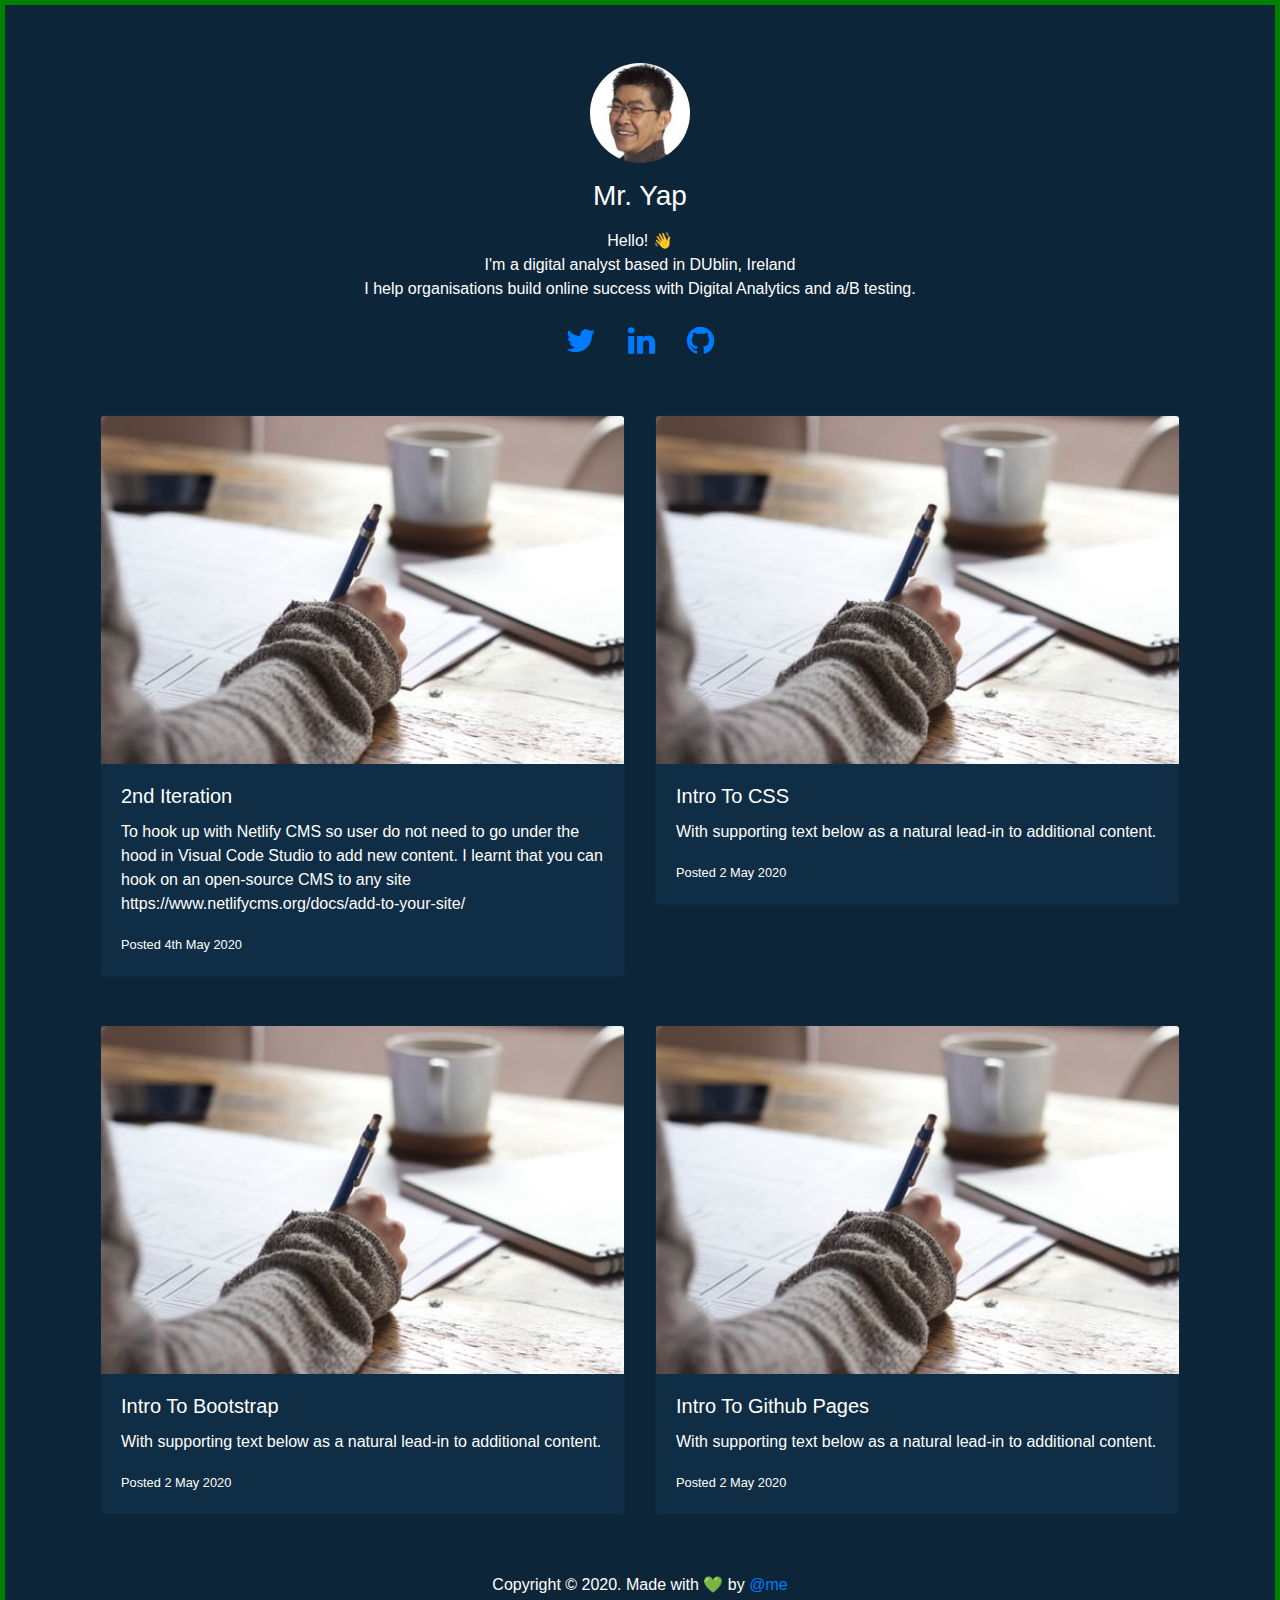
==== index.html @ 1055d0ff "edit 2nd Iteration" ====
<!DOCTYPE html>
<html lang="en">
  <head>
    <meta charset="UTF-8" />
    <meta name="viewport" content="width=device-width, initial-scale=1.0" />
    <title>My Blog</title>
    <link rel="stylesheet" href="public/css/style.css" />
    <link
      href="https://stackpath.bootstrapcdn.com/bootstrap/4.4.1/css/bootstrap.min.css"
      rel="stylesheet"
      integrity="sha384-Vkoo8x4CGsO3+Hhxv8T/Q5PaXtkKtu6ug5TOeNV6gBiFeWPGFN9MuhOf23Q9Ifjh"
      crossorigin="anonymous"
    />
    <link
      href="https://stackpath.bootstrapcdn.com/font-awesome/4.7.0/css/font-awesome.min.css"
      rel="stylesheet"
      integrity="sha384-wvfXpqpZZVQGK6TAh5PVlGOfQNHSoD2xbE+QkPxCAFlNEevoEH3Sl0sibVcOQVnN"
      crossorigin="anonymous"
    />
  </head>
  <body class="bg-theme container">
    <main class="main container">
      <!-- AUTHOR SECTION -->
      <section class="author text-center mb-5 mt-5">
        <img src="public/img/2c8f8e61fc5fe7377d8b710d7bf81b38.jpeg" alt="Author image" class="author__img" />
        <h3 class="author__site_title mt-3">Mr. Yap</h3>
        <p class="author__intro mt-3">
          Hello! 👋 <br>
          I'm a digital analyst based in DUblin, Ireland<br>
          I help organisations build online success with Digital Analytics and a/B testing.
        </p>
        <nav class="author__links nav justify-content-center">
          <a
            href="https://twitter.com/mryap"
            class="nav-link"
            target="_blank"
            ><i class="fa fa-twitter fa-2x"></i
          ></a>

          <a
            href="https://www.linkedin.com/in/ssyap"
            class="nav-link"
            target="_blank"
            ><i class="fa fa-linkedin fa-2x"></i
          ></a>

          <a
            href="https://github.com/mryap"
            class="nav-link"
            target="_blank"
            ><i class="fa fa-github fa-2x"></i
          ></a>
        </nav>
      </section>

      <!-- POSTS SECTION -->
      <section class="posts row">
        <article class="col-sm-6 mb-5">
          <a href="#" class="card-link text-secondary">
            <div class="card" id="card">
              <img
                class="card-img-top"
                src="public/img/blog.jpeg"
                alt="Card image cap"
              />
              <div class="card-body">
                <h5 class="card-title">2nd Iteration</h5>
                <p class="card-text">
                  To hook up with Netlify CMS so user do not need to go under the hood in Visual Code Studio to add new content. I learnt that you can hook on an open-source CMS to any site https://www.netlifycms.org/docs/add-to-your-site/
                </p>
                <small>Posted 4th May 2020</small>
              </div>
            </div>
          </a>
        </article>

        <article class="col-sm-6 mb-5">
          <a href="#" class="card-link text-secondary">
            <div class="card" id="card">
              <img
                class="card-img-top"
                src="public/img/blog.jpeg"
                alt="Card image cap"
              />
              <div class="card-body">
                <h5 class="card-title">Intro To CSS</h5>
                <p class="card-text">
                  With supporting text below as a natural lead-in to additional
                  content.
                </p>
                <small>Posted 2 May 2020</small>
              </div>
            </div>
          </a>
        </article>

        <article class="col-sm-6 mb-5">
          <a href="#" class="card-link text-secondary">
            <div class="card" id="card">
              <img
                class="card-img-top"
                src="public/img/blog.jpeg"
                alt="Card image cap"
              />
              <div class="card-body">
                <h5 class="card-title">Intro To Bootstrap</h5>
                <p class="card-text">
                  With supporting text below as a natural lead-in to additional
                  content.
                </p>
                <small>Posted 2 May 2020</small>
              </div>
            </div>
          </a>
        </article>

        <article class="col-sm-6 mb-5">
          <a href="#" class="card-link text-secondary">
            <div class="card" id="card">
              <img
                class="card-img-top"
                src="public/img/blog.jpeg"
                alt="Card image cap"
              />
              <div class="card-body">
                <h5 class="card-title">Intro To Github Pages</h5>
                <p class="card-text">
                  With supporting text below as a natural lead-in to additional
                  content.
                </p>
                <small>Posted 2 May 2020</small>
              </div>
            </div>
          </a>
        </article>
      </section>
    </main>

    <footer class="footer text-center mb-3">
      Copyright © 2020. Made with 💚 by
      <a href="http://twitter.com/mryap">@me</a>
    </footer>
  </body>
</html>
---- public/css/style.css ----
html {
    border: 5px solid green;
  }
  
  .bg-theme {
    background: #0d2538;
    color: #ffffff;
  }
  
  main {
    margin: auto;
    width: 50%;
    padding: 10px;
  }
  
  #card {
    background-color: #0f2d44;
    color: #ffffff;
  }
  
  article {
    transition: transform 0.2s; /* Animation */
  }
  article:hover {
    transform: scale(0.9);
  }
  
  .author__img {
    vertical-align: middle;
    width: 100px;
    height: auto;
    border-radius: 50%;
  }
  
  .author__img:hover { 
    #webkit-filter: grayscale(100%);
    filter: grayscale(100%);
  }
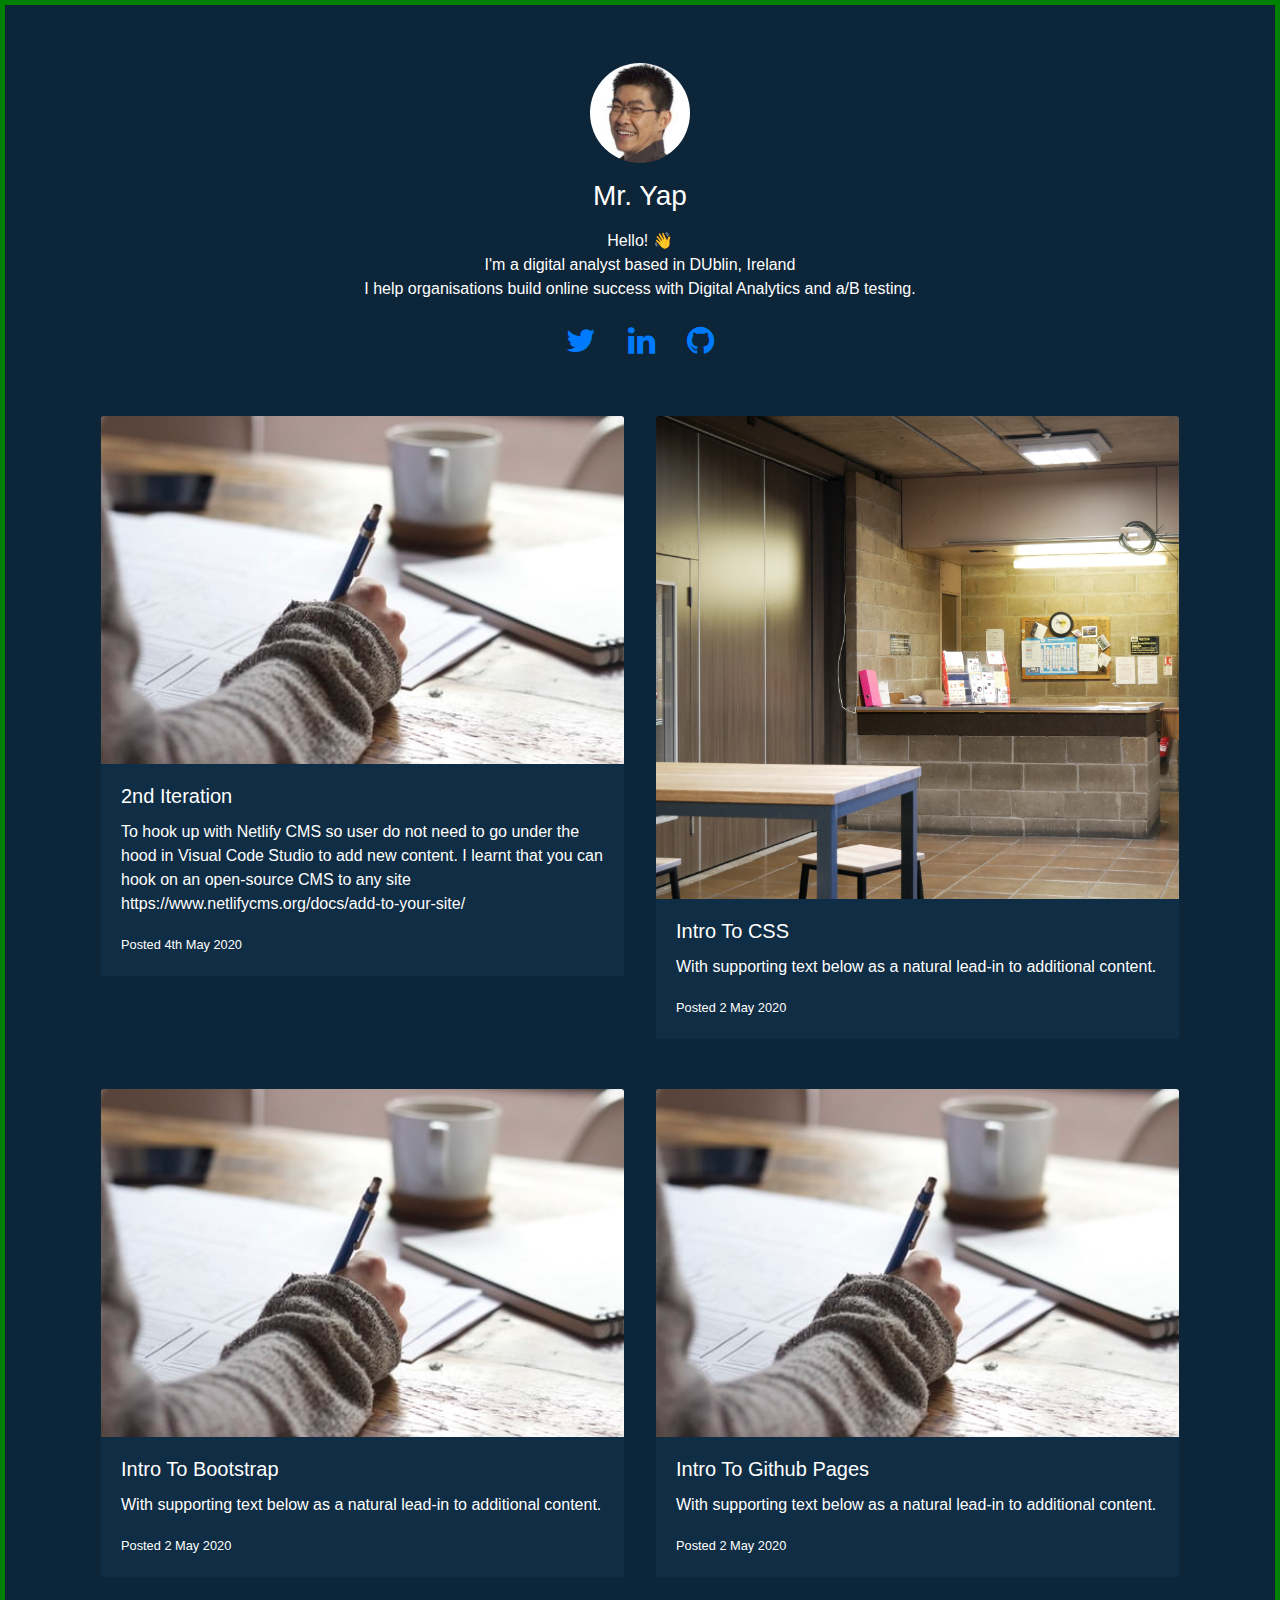
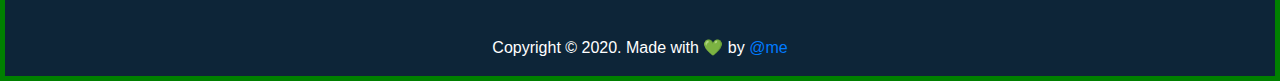
==== commit e2f00180: "add new img to 2nd post" ====
--- a/index.html
+++ b/index.html
@@ -79,7 +79,7 @@
             <div class="card" id="card">
               <img
                 class="card-img-top"
-                src="public/img/blog.jpeg"
+                src="public/img/P1000335 (2).JPG"
                 alt="Card image cap"
               />
               <div class="card-body">
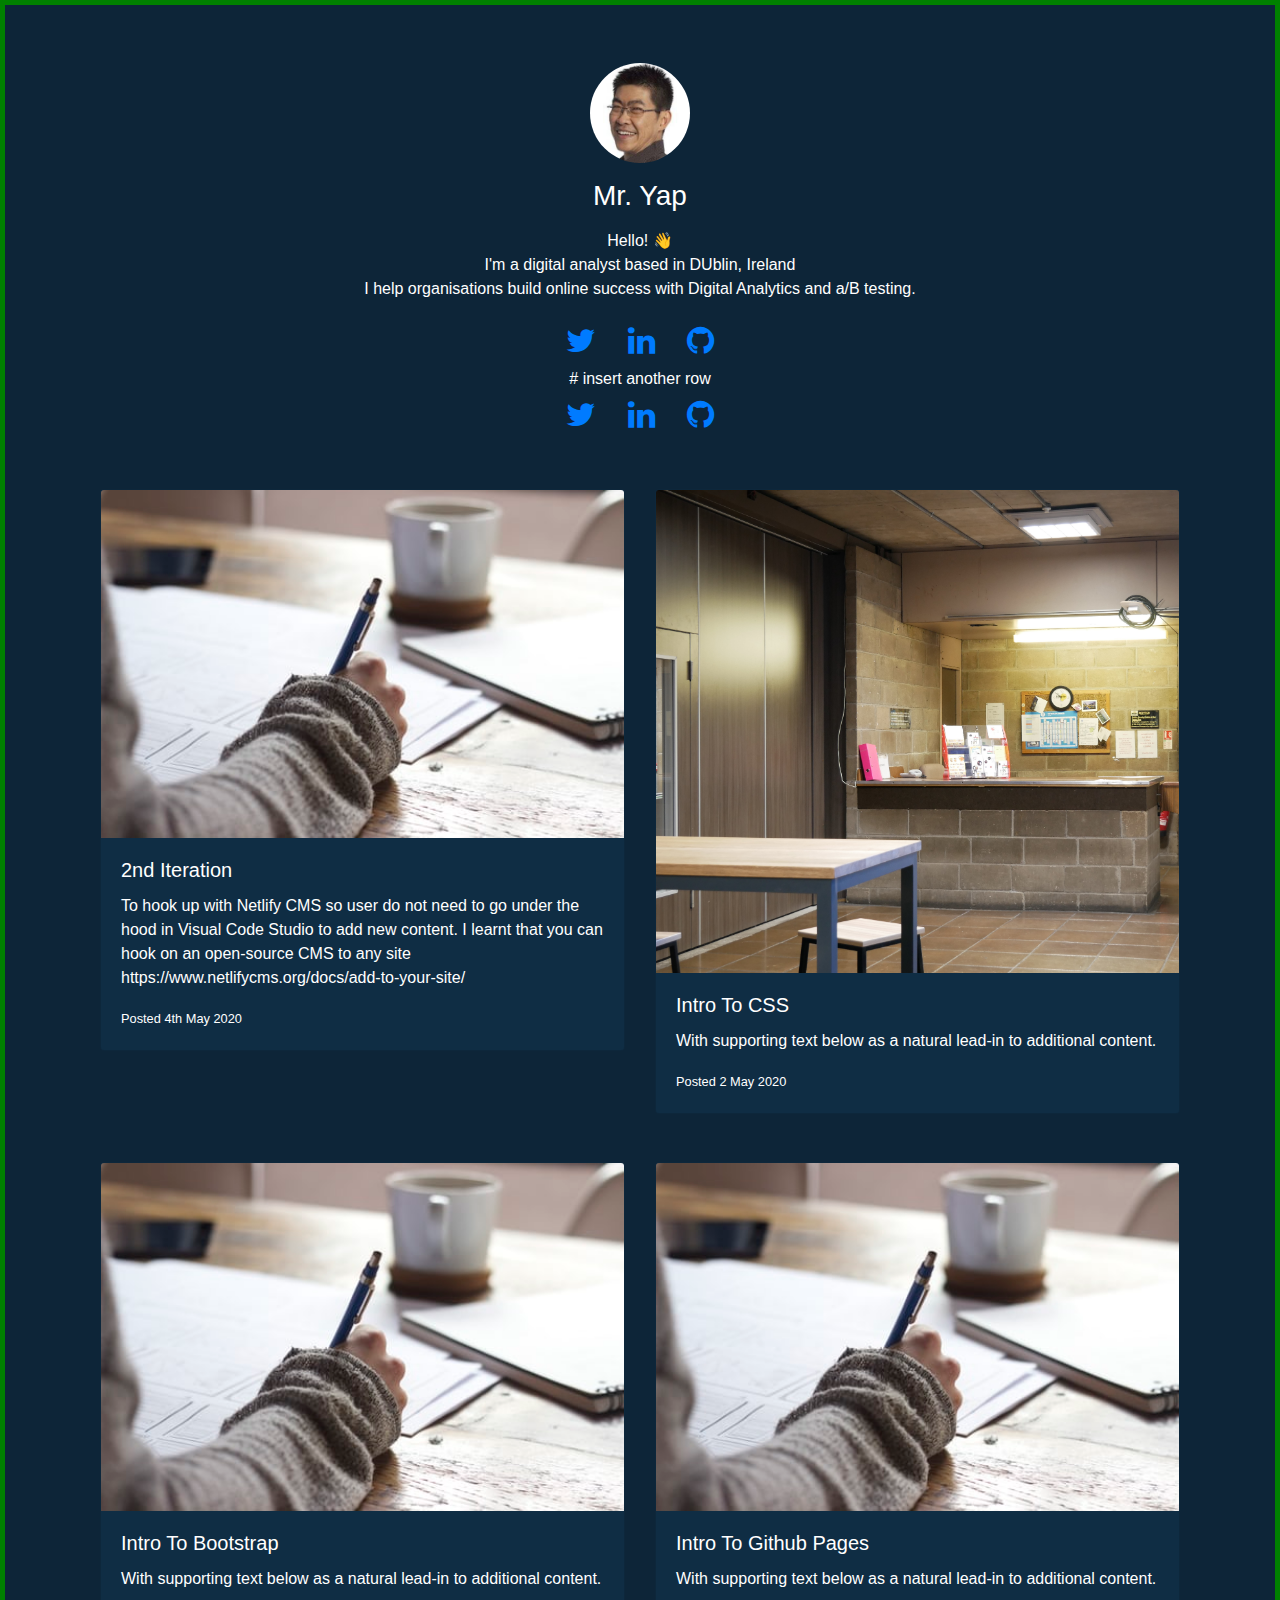
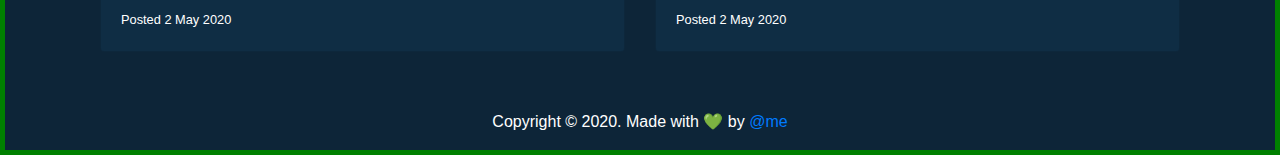
==== commit 720e70d0: "upload admin folder and insert second author justify-content-center on index,html" ====
--- a/index.html
+++ b/index.html
@@ -29,6 +29,29 @@
           I'm a digital analyst based in DUblin, Ireland<br>
           I help organisations build online success with Digital Analytics and a/B testing.
         </p>
+        <nav class="author__links nav justify-content-center">
+          <a
+            href="https://twitter.com/mryap"
+            class="nav-link"
+            target="_blank"
+            ><i class="fa fa-twitter fa-2x"></i
+          ></a>
+
+          <a
+            href="https://www.linkedin.com/in/ssyap"
+            class="nav-link"
+            target="_blank"
+            ><i class="fa fa-linkedin fa-2x"></i
+          ></a>
+
+          <a
+            href="https://github.com/mryap"
+            class="nav-link"
+            target="_blank"
+            ><i class="fa fa-github fa-2x"></i
+          ></a>
+        </nav>
+        # insert another row
         <nav class="author__links nav justify-content-center">
           <a
             href="https://twitter.com/mryap"
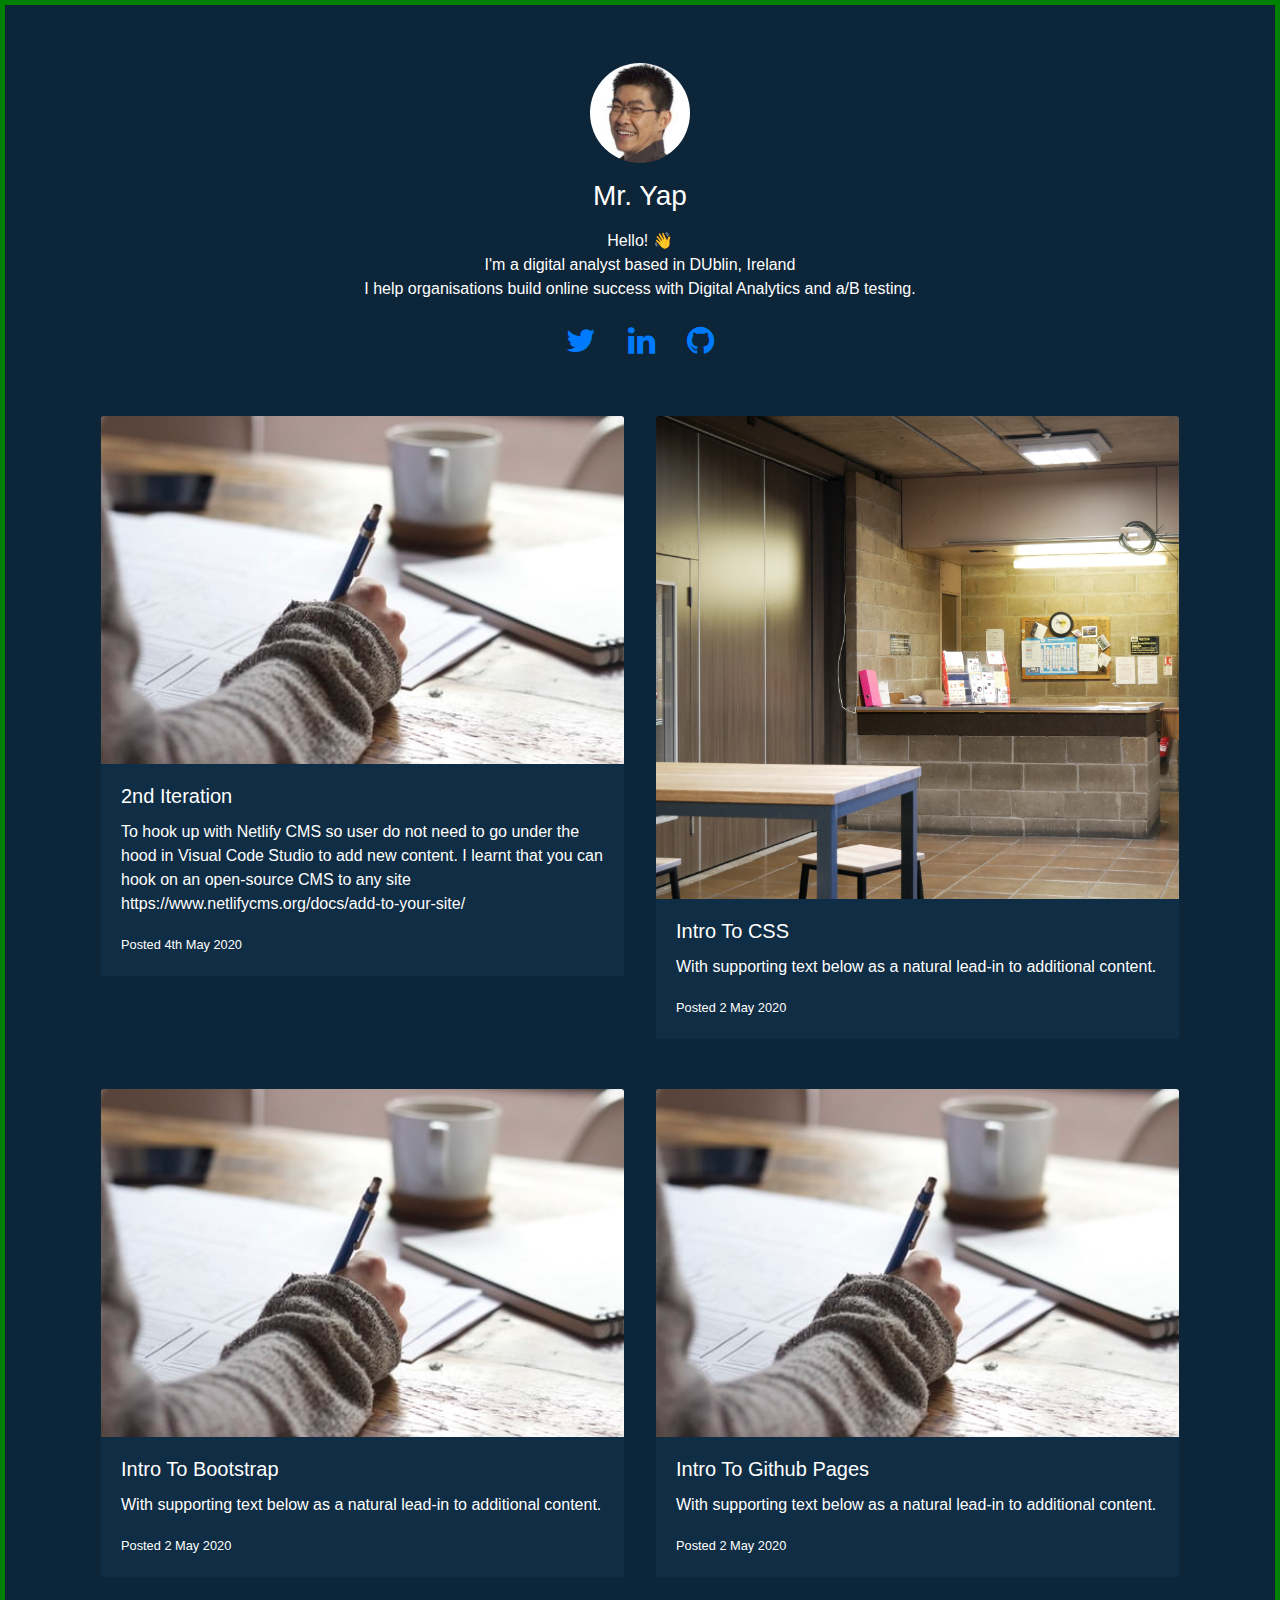
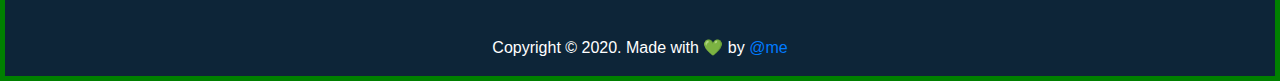
==== commit 57de7efe: "remove 2nd social media link row" ====
--- a/index.html
+++ b/index.html
@@ -51,29 +51,7 @@
             ><i class="fa fa-github fa-2x"></i
           ></a>
         </nav>
-        # insert another row
-        <nav class="author__links nav justify-content-center">
-          <a
-            href="https://twitter.com/mryap"
-            class="nav-link"
-            target="_blank"
-            ><i class="fa fa-twitter fa-2x"></i
-          ></a>
-
-          <a
-            href="https://www.linkedin.com/in/ssyap"
-            class="nav-link"
-            target="_blank"
-            ><i class="fa fa-linkedin fa-2x"></i
-          ></a>
-
-          <a
-            href="https://github.com/mryap"
-            class="nav-link"
-            target="_blank"
-            ><i class="fa fa-github fa-2x"></i
-          ></a>
-        </nav>
+       
       </section>
 
       <!-- POSTS SECTION -->
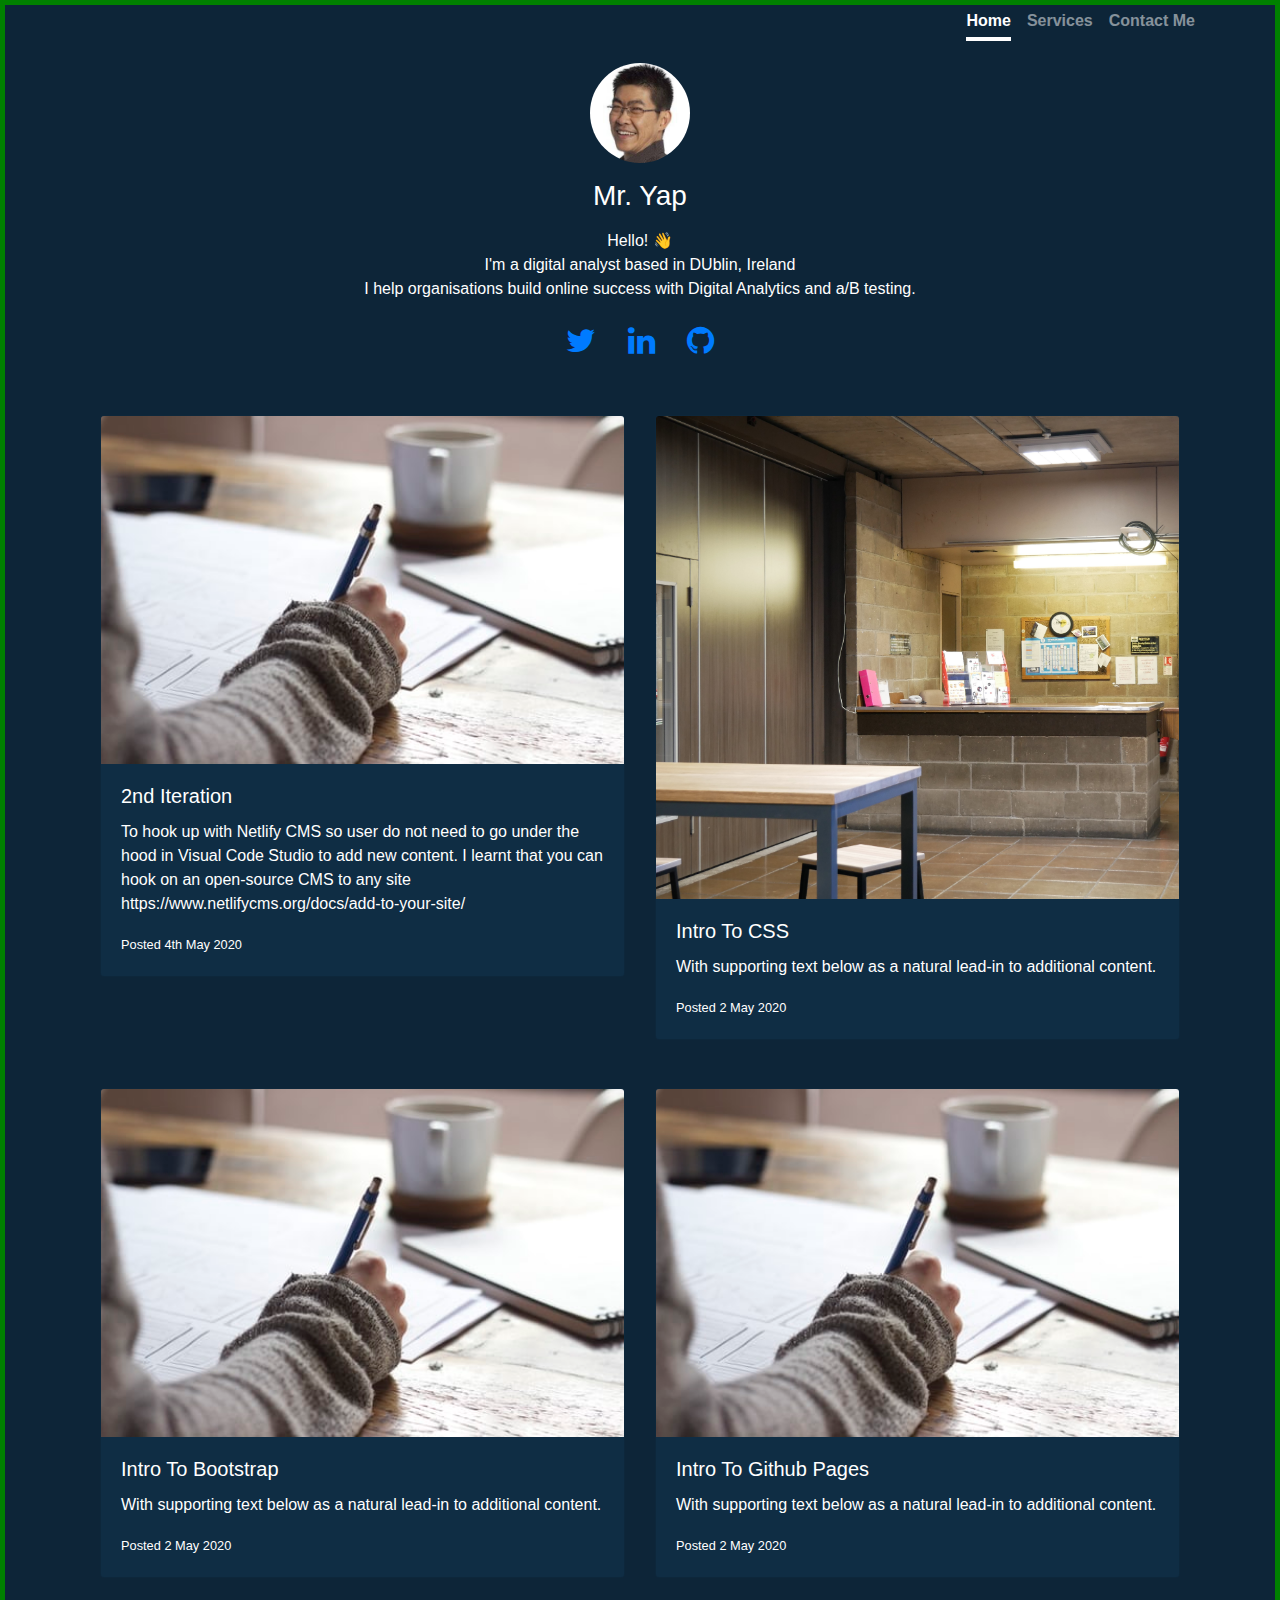
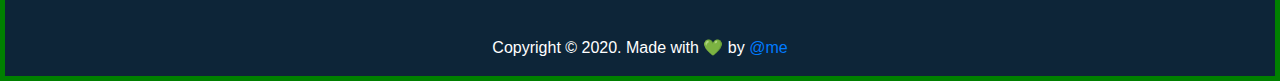
==== commit a0133128: "add top nav link for index.html" ====
--- a/index.html
+++ b/index.html
@@ -19,6 +19,16 @@
     />
   </head>
   <body class="bg-theme container">
+    <header class="masthead mb-auto">
+      <div class="inner">
+        <!--<h3 class="masthead-brand">Cover</h3>-->
+        <nav class="nav nav-masthead justify-content-center">
+          <a class="nav-link active" href="#">Home</a>
+          <a class="nav-link" href="#">Services</a>
+          <a class="nav-link" href="#">Contact Me</a>
+        </nav>
+      </div>
+    </header>
     <main class="main container">
       <!-- AUTHOR SECTION -->
       <section class="author text-center mb-5 mt-5">
@@ -116,7 +126,7 @@
         </article>
 
         <article class="col-sm-6 mb-5">
-          <a href="#" class="card-link text-secondary">
+          <a href="page.html" class="card-link text-secondary">
             <div class="card" id="card">
               <img
                 class="card-img-top"
--- a/public/css/style.css
+++ b/public/css/style.css
@@ -35,4 +35,46 @@
   .author__img:hover { 
     #webkit-filter: grayscale(100%);
     filter: grayscale(100%);
-  }+  }
+
+  /*
+ * Header
+ */
+.masthead {
+  margin-bottom: 2rem;
+}
+
+.masthead-brand {
+  margin-bottom: 0;
+}
+
+.nav-masthead .nav-link {
+  padding: .25rem 0;
+  font-weight: 700;
+  color: rgba(255, 255, 255, .5);
+  background-color: transparent;
+  border-bottom: .25rem solid transparent;
+}
+
+.nav-masthead .nav-link:hover,
+.nav-masthead .nav-link:focus {
+  border-bottom-color: rgba(255, 255, 255, .25);
+}
+
+.nav-masthead .nav-link + .nav-link {
+  margin-left: 1rem;
+}
+
+.nav-masthead .active {
+  color: #fff;
+  border-bottom-color: #fff;
+}
+
+@media (min-width: 48em) {
+  .masthead-brand {
+    float: left;
+  }
+  .nav-masthead {
+    float: right;
+  }
+}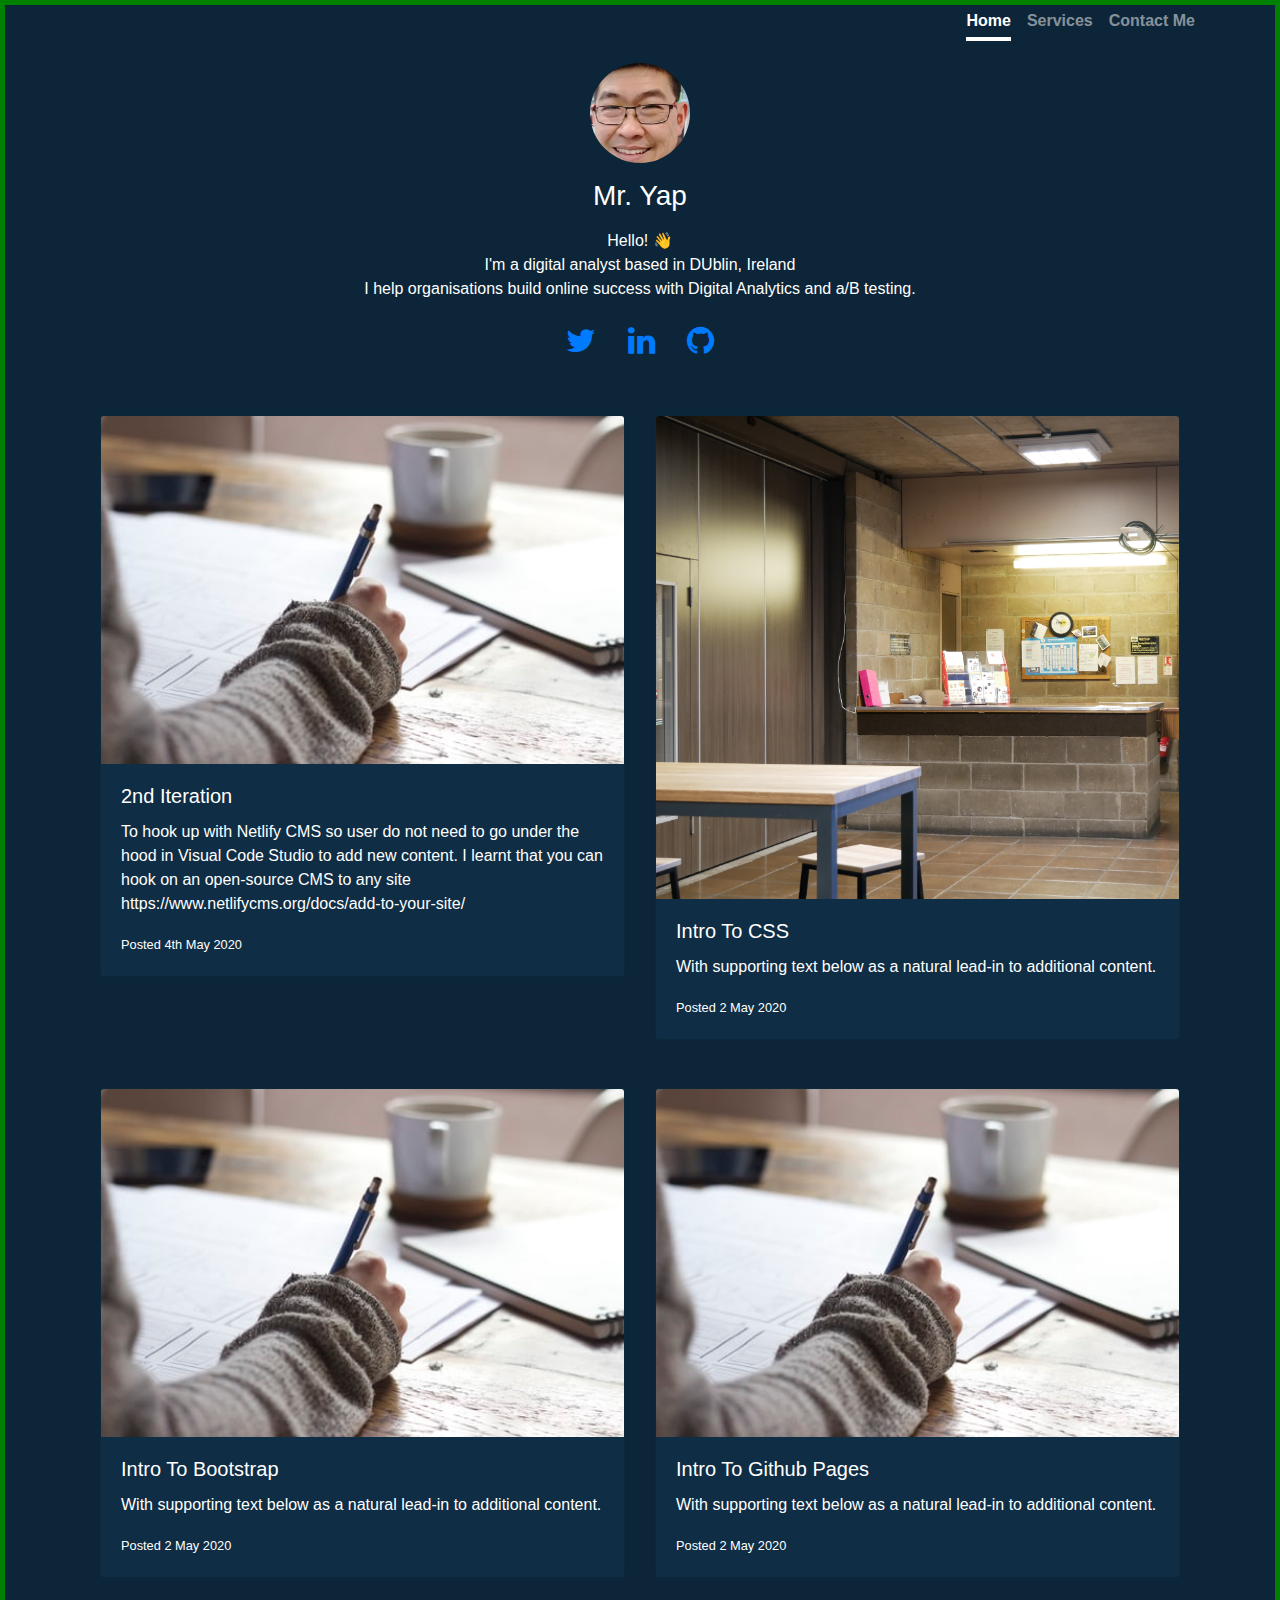
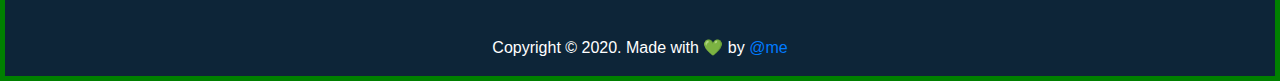
==== commit d424f886: "change profile pics" ====
--- a/index.html
+++ b/index.html
@@ -32,7 +32,7 @@
     <main class="main container">
       <!-- AUTHOR SECTION -->
       <section class="author text-center mb-5 mt-5">
-        <img src="public/img/2c8f8e61fc5fe7377d8b710d7bf81b38.jpeg" alt="Author image" class="author__img" />
+        <img src="public/img/15888516658712018870747.png" alt="Author image" class="author__img" />
         <h3 class="author__site_title mt-3">Mr. Yap</h3>
         <p class="author__intro mt-3">
           Hello! 👋 <br>
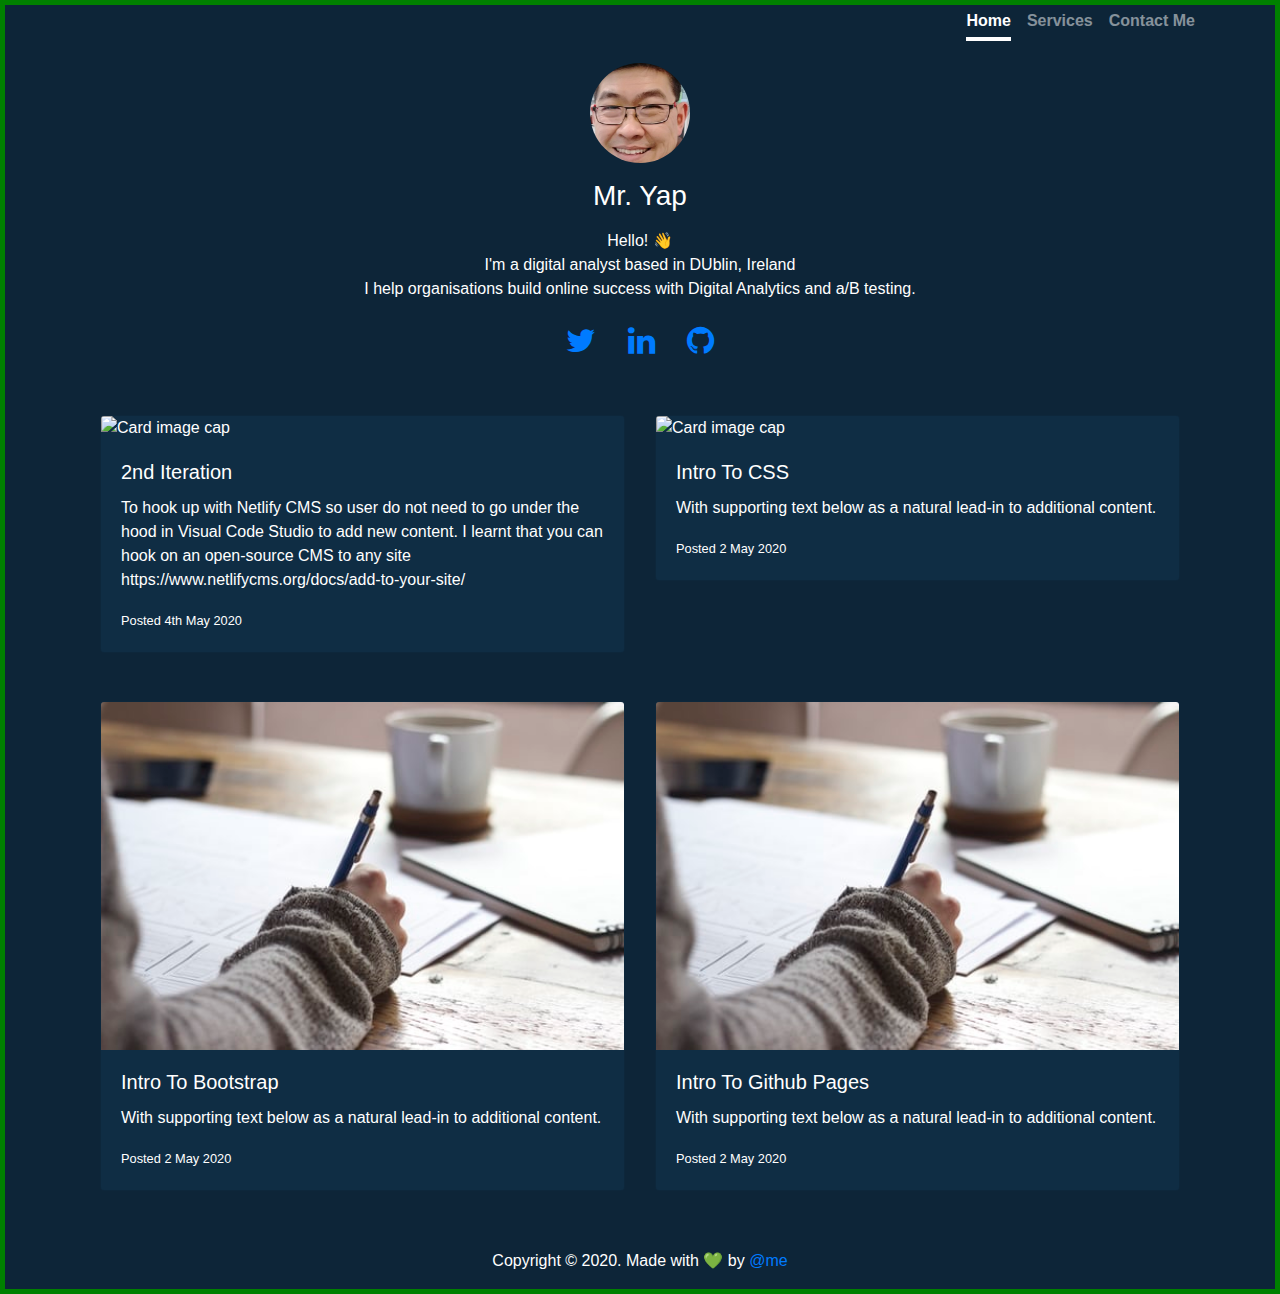
==== commit 88982635: "Add files via upload" ====
--- a/index.html
+++ b/index.html
@@ -1,155 +1,157 @@
-<!DOCTYPE html>
-<html lang="en">
-  <head>
-    <meta charset="UTF-8" />
-    <meta name="viewport" content="width=device-width, initial-scale=1.0" />
-    <title>My Blog</title>
-    <link rel="stylesheet" href="public/css/style.css" />
-    <link
-      href="https://stackpath.bootstrapcdn.com/bootstrap/4.4.1/css/bootstrap.min.css"
-      rel="stylesheet"
-      integrity="sha384-Vkoo8x4CGsO3+Hhxv8T/Q5PaXtkKtu6ug5TOeNV6gBiFeWPGFN9MuhOf23Q9Ifjh"
-      crossorigin="anonymous"
-    />
-    <link
-      href="https://stackpath.bootstrapcdn.com/font-awesome/4.7.0/css/font-awesome.min.css"
-      rel="stylesheet"
-      integrity="sha384-wvfXpqpZZVQGK6TAh5PVlGOfQNHSoD2xbE+QkPxCAFlNEevoEH3Sl0sibVcOQVnN"
-      crossorigin="anonymous"
-    />
-  </head>
-  <body class="bg-theme container">
-    <header class="masthead mb-auto">
-      <div class="inner">
-        <!--<h3 class="masthead-brand">Cover</h3>-->
-        <nav class="nav nav-masthead justify-content-center">
-          <a class="nav-link active" href="#">Home</a>
-          <a class="nav-link" href="#">Services</a>
-          <a class="nav-link" href="#">Contact Me</a>
-        </nav>
-      </div>
-    </header>
-    <main class="main container">
-      <!-- AUTHOR SECTION -->
-      <section class="author text-center mb-5 mt-5">
-        <img src="public/img/15888516658712018870747.png" alt="Author image" class="author__img" />
-        <h3 class="author__site_title mt-3">Mr. Yap</h3>
-        <p class="author__intro mt-3">
-          Hello! 👋 <br>
-          I'm a digital analyst based in DUblin, Ireland<br>
-          I help organisations build online success with Digital Analytics and a/B testing.
-        </p>
-        <nav class="author__links nav justify-content-center">
-          <a
-            href="https://twitter.com/mryap"
-            class="nav-link"
-            target="_blank"
-            ><i class="fa fa-twitter fa-2x"></i
-          ></a>
-
-          <a
-            href="https://www.linkedin.com/in/ssyap"
-            class="nav-link"
-            target="_blank"
-            ><i class="fa fa-linkedin fa-2x"></i
-          ></a>
-
-          <a
-            href="https://github.com/mryap"
-            class="nav-link"
-            target="_blank"
-            ><i class="fa fa-github fa-2x"></i
-          ></a>
-        </nav>
-       
-      </section>
-
-      <!-- POSTS SECTION -->
-      <section class="posts row">
-        <article class="col-sm-6 mb-5">
-          <a href="#" class="card-link text-secondary">
-            <div class="card" id="card">
-              <img
-                class="card-img-top"
-                src="public/img/blog.jpeg"
-                alt="Card image cap"
-              />
-              <div class="card-body">
-                <h5 class="card-title">2nd Iteration</h5>
-                <p class="card-text">
-                  To hook up with Netlify CMS so user do not need to go under the hood in Visual Code Studio to add new content. I learnt that you can hook on an open-source CMS to any site https://www.netlifycms.org/docs/add-to-your-site/
-                </p>
-                <small>Posted 4th May 2020</small>
-              </div>
-            </div>
-          </a>
-        </article>
-
-        <article class="col-sm-6 mb-5">
-          <a href="#" class="card-link text-secondary">
-            <div class="card" id="card">
-              <img
-                class="card-img-top"
-                src="public/img/P1000335 (2).JPG"
-                alt="Card image cap"
-              />
-              <div class="card-body">
-                <h5 class="card-title">Intro To CSS</h5>
-                <p class="card-text">
-                  With supporting text below as a natural lead-in to additional
-                  content.
-                </p>
-                <small>Posted 2 May 2020</small>
-              </div>
-            </div>
-          </a>
-        </article>
-
-        <article class="col-sm-6 mb-5">
-          <a href="#" class="card-link text-secondary">
-            <div class="card" id="card">
-              <img
-                class="card-img-top"
-                src="public/img/blog.jpeg"
-                alt="Card image cap"
-              />
-              <div class="card-body">
-                <h5 class="card-title">Intro To Bootstrap</h5>
-                <p class="card-text">
-                  With supporting text below as a natural lead-in to additional
-                  content.
-                </p>
-                <small>Posted 2 May 2020</small>
-              </div>
-            </div>
-          </a>
-        </article>
-
-        <article class="col-sm-6 mb-5">
-          <a href="page.html" class="card-link text-secondary">
-            <div class="card" id="card">
-              <img
-                class="card-img-top"
-                src="public/img/blog.jpeg"
-                alt="Card image cap"
-              />
-              <div class="card-body">
-                <h5 class="card-title">Intro To Github Pages</h5>
-                <p class="card-text">
-                  With supporting text below as a natural lead-in to additional
-                  content.
-                </p>
-                <small>Posted 2 May 2020</small>
-              </div>
-            </div>
-          </a>
-        </article>
-      </section>
-    </main>
-
-    <footer class="footer text-center mb-3">
-      Copyright © 2020. Made with 💚 by
-      <a href="http://twitter.com/mryap">@me</a>
-    </footer>
-  </body>
-</html>
+<!DOCTYPE html>
+<html lang="en">
+  <head>
+    <meta charset="UTF-8" />
+    <meta name="viewport" content="width=device-width, initial-scale=1.0" />
+    <title>My Blog</title>
+    <link rel="stylesheet" href="public/css/style.css" />
+    <link
+      href="https://stackpath.bootstrapcdn.com/bootstrap/4.4.1/css/bootstrap.min.css"
+      rel="stylesheet"
+      integrity="sha384-Vkoo8x4CGsO3+Hhxv8T/Q5PaXtkKtu6ug5TOeNV6gBiFeWPGFN9MuhOf23Q9Ifjh"
+      crossorigin="anonymous"
+    />
+    <link
+      href="https://stackpath.bootstrapcdn.com/font-awesome/4.7.0/css/font-awesome.min.css"
+      rel="stylesheet"
+      integrity="sha384-wvfXpqpZZVQGK6TAh5PVlGOfQNHSoD2xbE+QkPxCAFlNEevoEH3Sl0sibVcOQVnN"
+      crossorigin="anonymous"
+    />
+  </head>
+  <body class="bg-theme container">
+    <header class="masthead mb-auto">
+      <div class="inner">
+        <!--<h3 class="masthead-brand">Cover</h3>-->
+        <nav class="nav nav-masthead justify-content-center">
+          <a class="nav-link active" href="#">Home</a>
+          <a class="nav-link" href="#">Services</a>
+          <a class="nav-link" href="#">Contact Me</a>
+        </nav>
+      </div>
+
+    </header>
+	
+    <main class="main container">
+      <!-- AUTHOR SECTION -->
+      <section class="author text-center mb-5 mt-5">
+        <img src="public/img/15888516658712018870747.png" alt="Author image" class="author__img" />
+        <h3 class="author__site_title mt-3">Mr. Yap</h3>
+        <p class="author__intro mt-3">
+          Hello! 👋 <br>
+          I'm a digital analyst based in DUblin, Ireland<br>
+          I help organisations build online success with Digital Analytics and a/B testing.
+        </p>
+        <nav class="author__links nav justify-content-center">
+          <a
+            href="https://twitter.com/mryap"
+            class="nav-link"
+            target="_blank"
+            ><i class="fa fa-twitter fa-2x"></i
+          ></a>
+
+          <a
+            href="https://www.linkedin.com/in/ssyap"
+            class="nav-link"
+            target="_blank"
+            ><i class="fa fa-linkedin fa-2x"></i
+          ></a>
+
+          <a
+            href="https://github.com/mryap"
+            class="nav-link"
+            target="_blank"
+            ><i class="fa fa-github fa-2x"></i
+          ></a>
+        </nav>
+       
+      </section>
+
+      <!-- POSTS SECTION -->
+      <section class="posts row">
+        <article class="col-sm-6 mb-5">
+          <a href="#" class="card-link text-secondary">
+            <div class="card" id="card">
+              <img
+                class="card-img-top"
+                src="public/img/blog_1a4c64464beee5813c5589ee02bd027e.jpeg"
+                alt="Card image cap"
+              />
+              <div class="card-body">
+                <h5 class="card-title">2nd Iteration</h5>
+                <p class="card-text">
+                  To hook up with Netlify CMS so user do not need to go under the hood in Visual Code Studio to add new content. I learnt that you can hook on an open-source CMS to any site https://www.netlifycms.org/docs/add-to-your-site/
+                </p>
+                <small>Posted 4th May 2020</small>
+              </div>
+            </div>
+          </a>
+        </article>
+
+        <article class="col-sm-6 mb-5">
+          <a href="#" class="card-link text-secondary">
+            <div class="card" id="card">
+              <img
+                class="card-img-top"
+                src="public/img/P1000335_20_2__ae1b5c42c383b4dd9f8def21a42456e2.JPG"
+                alt="Card image cap"
+              />
+              <div class="card-body">
+                <h5 class="card-title">Intro To CSS</h5>
+                <p class="card-text">
+                  With supporting text below as a natural lead-in to additional
+                  content.
+                </p>
+                <small>Posted 2 May 2020</small>
+              </div>
+            </div>
+          </a>
+        </article>
+
+        <article class="col-sm-6 mb-5">
+          <a href="#" class="card-link text-secondary">
+            <div class="card" id="card">
+              <img
+                class="card-img-top"
+                src="public/img/blog.jpeg"
+                alt="Card image cap"
+              />
+              <div class="card-body">
+                <h5 class="card-title">Intro To Bootstrap</h5>
+                <p class="card-text">
+                  With supporting text below as a natural lead-in to additional
+                  content.
+                </p>
+                <small>Posted 2 May 2020</small>
+              </div>
+            </div>
+          </a>
+        </article>
+
+        <article class="col-sm-6 mb-5">
+          <a href="page.html" class="card-link text-secondary">
+            <div class="card" id="card">
+              <img
+                class="card-img-top"
+                src="public/img/blog.jpeg"
+                alt="Card image cap"
+              />
+              <div class="card-body">
+                <h5 class="card-title">Intro To Github Pages</h5>
+                <p class="card-text">
+                  With supporting text below as a natural lead-in to additional
+                  content.
+                </p>
+                <small>Posted 2 May 2020</small>
+              </div>
+            </div>
+          </a>
+        </article>
+      </section>
+    </main>
+
+    <footer class="footer text-center mb-3">
+      Copyright © 2020. Made with 💚 by
+      <a href="http://twitter.com/mryap">@me</a>
+    </footer>
+  </body>
+</html>
